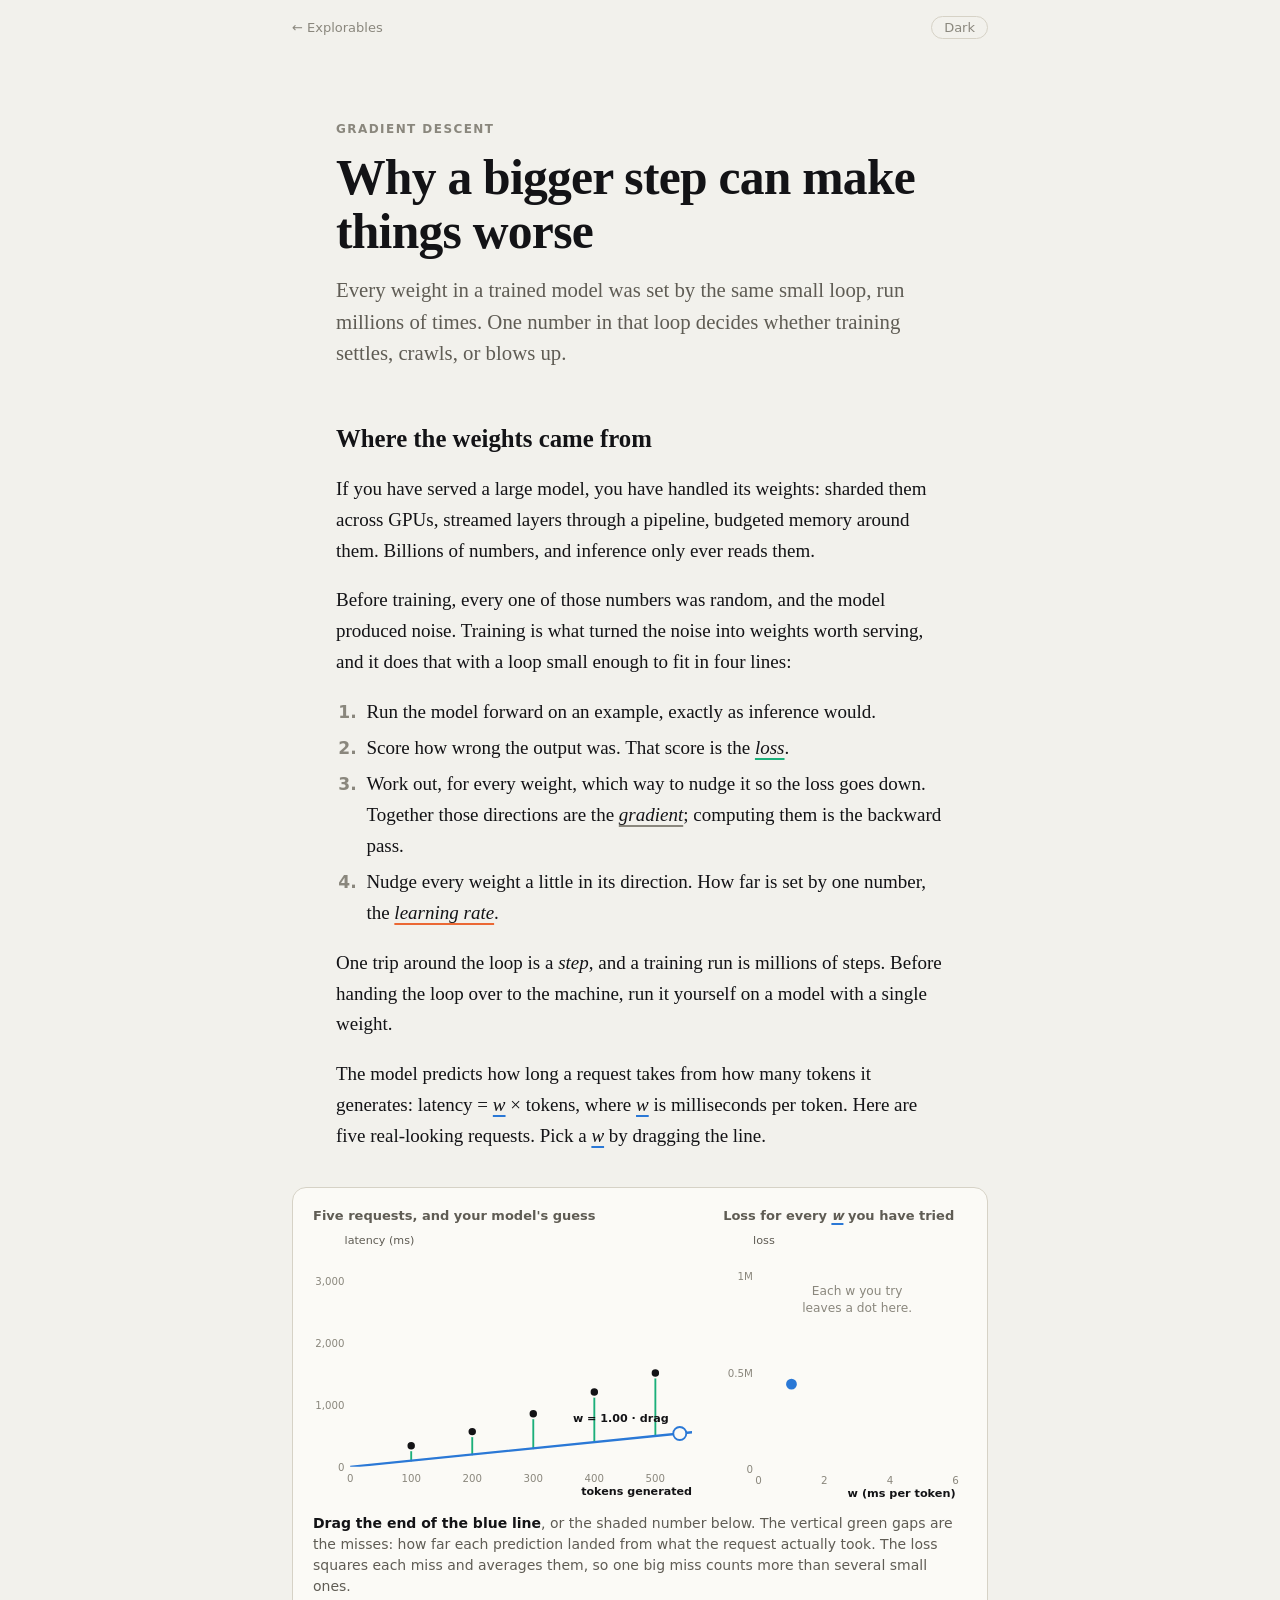
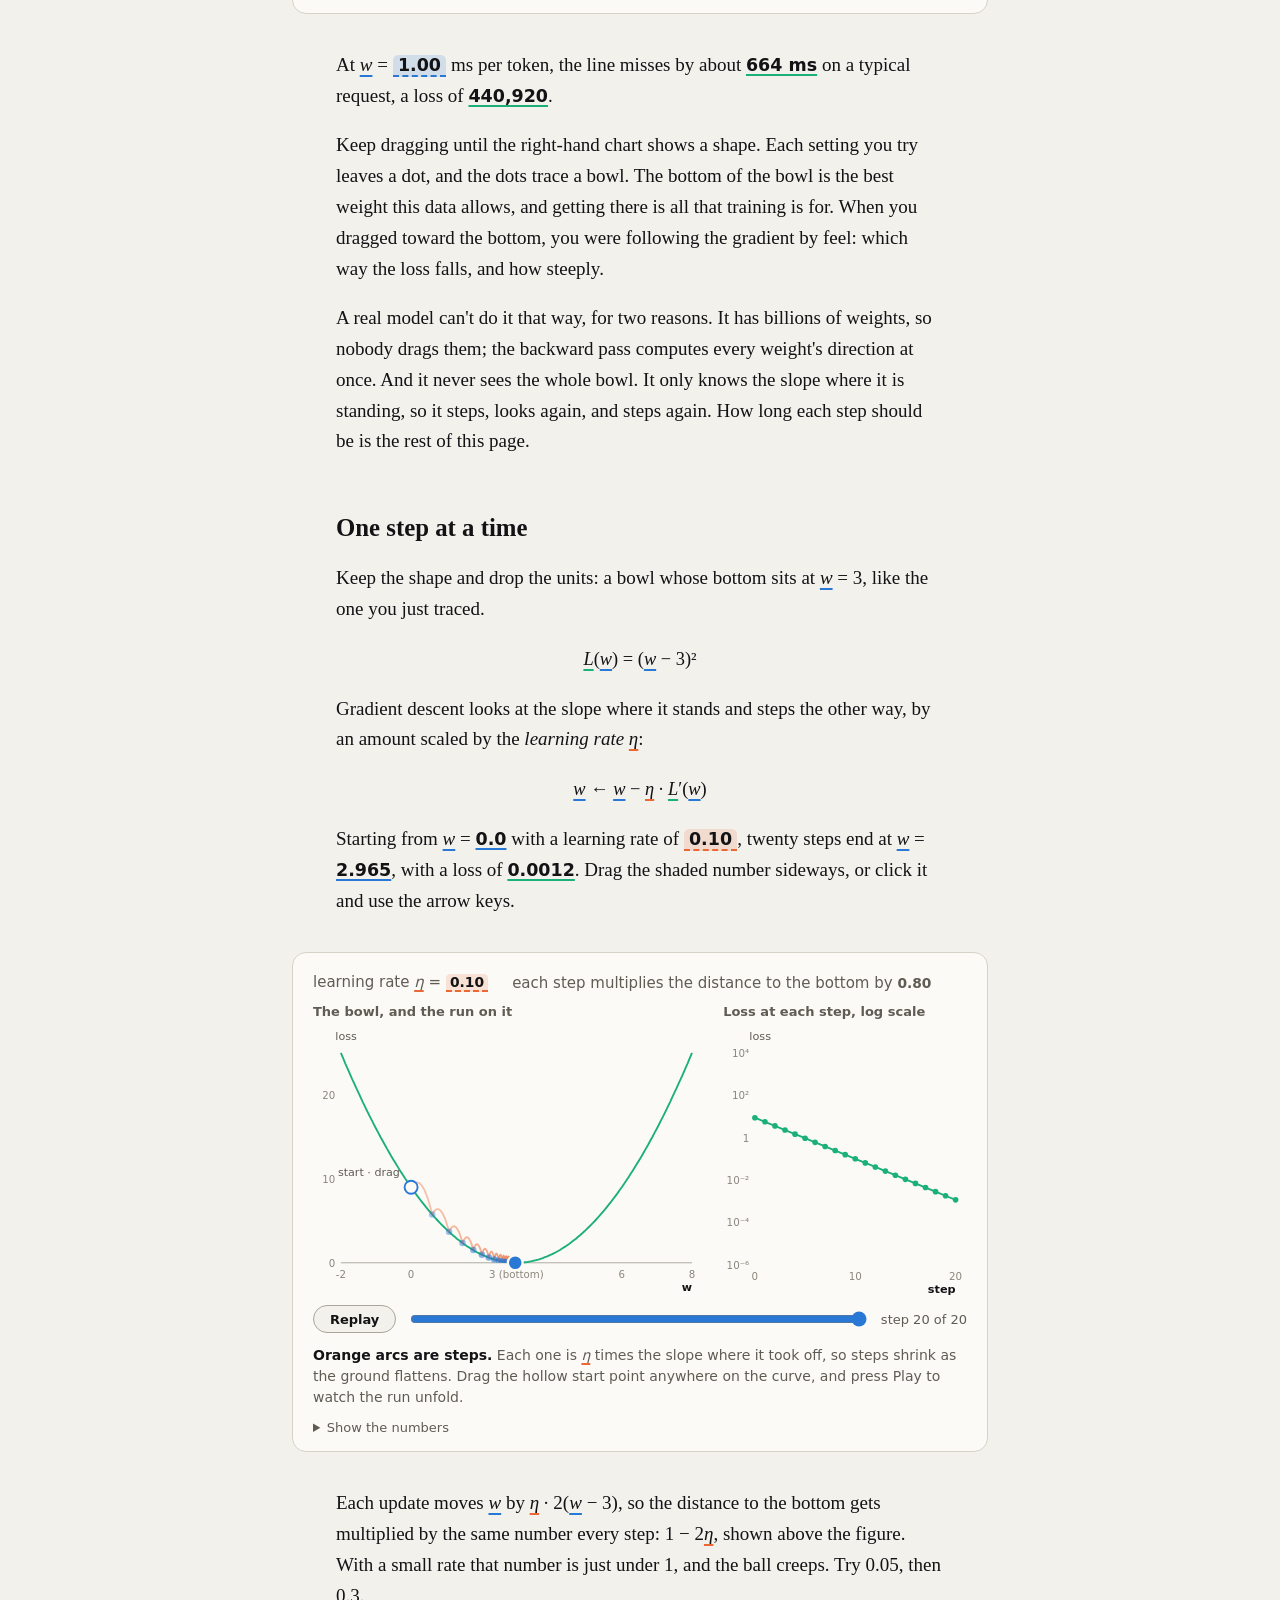
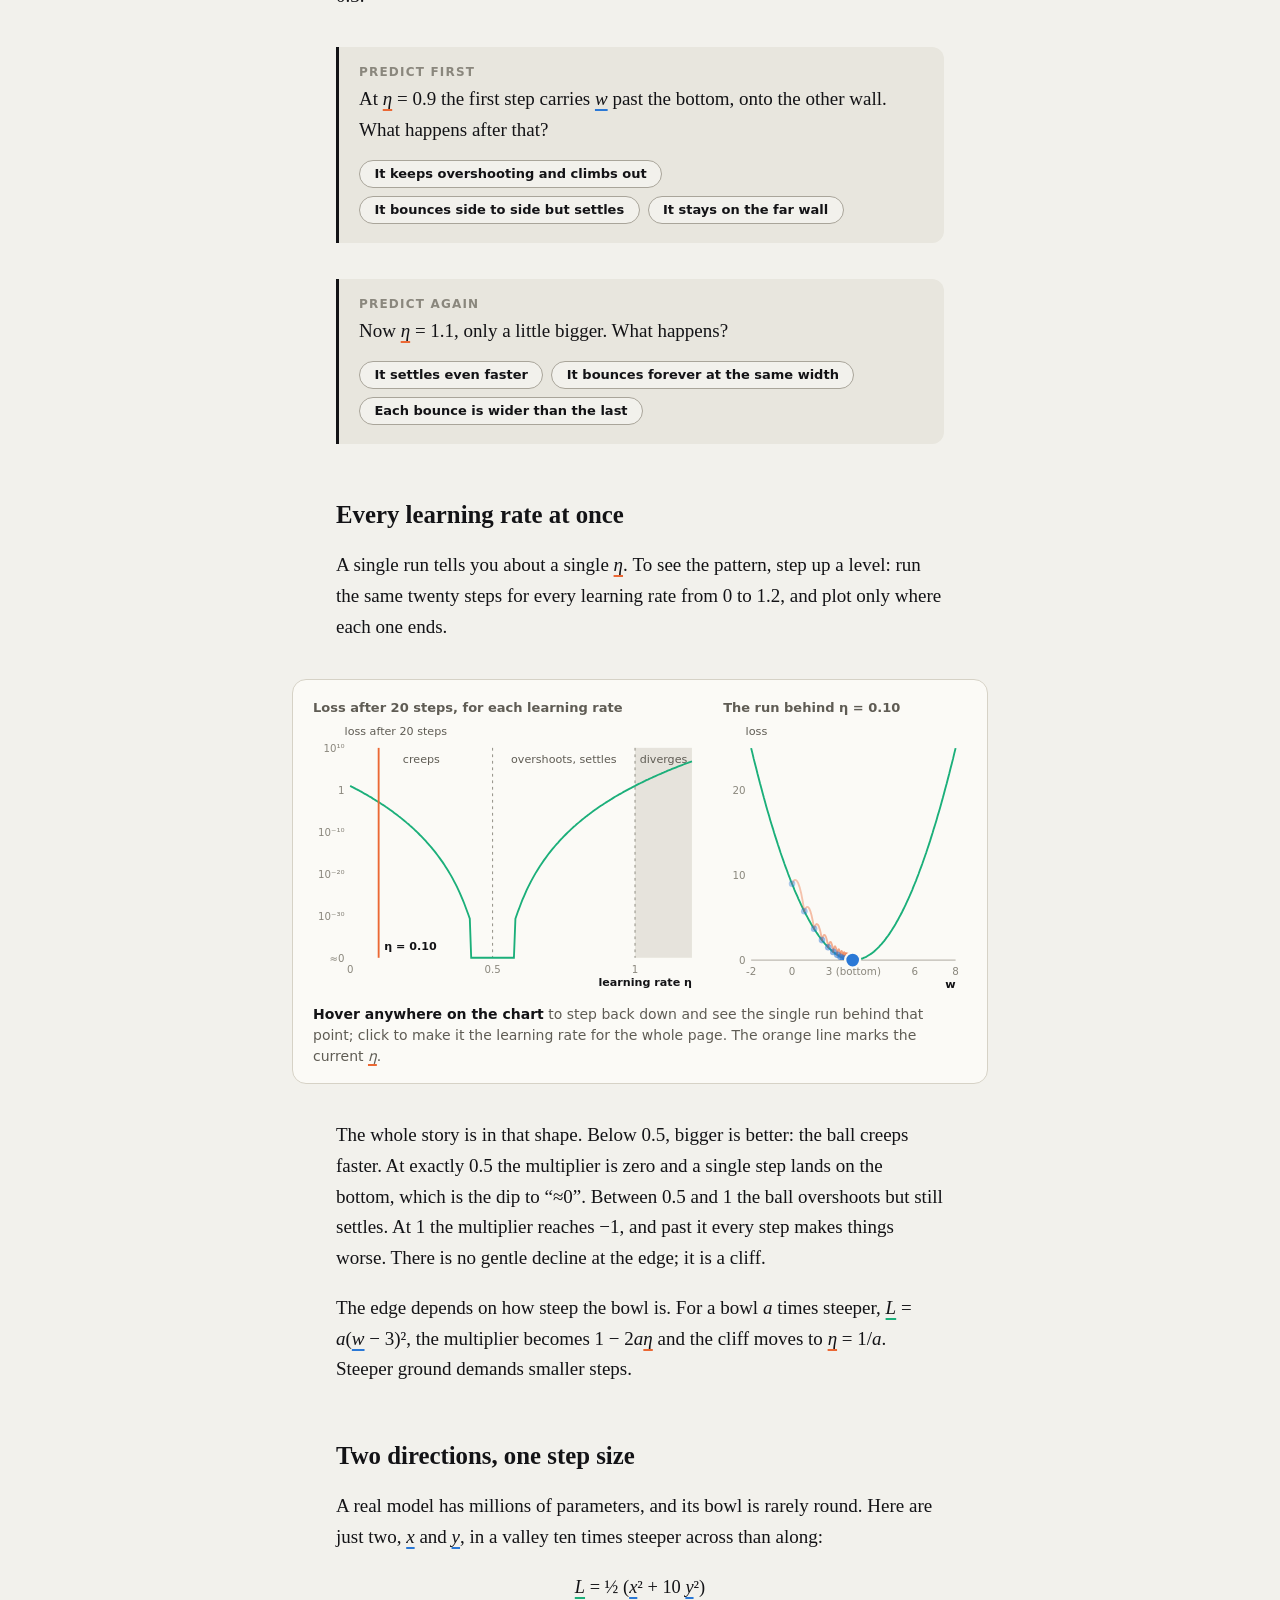
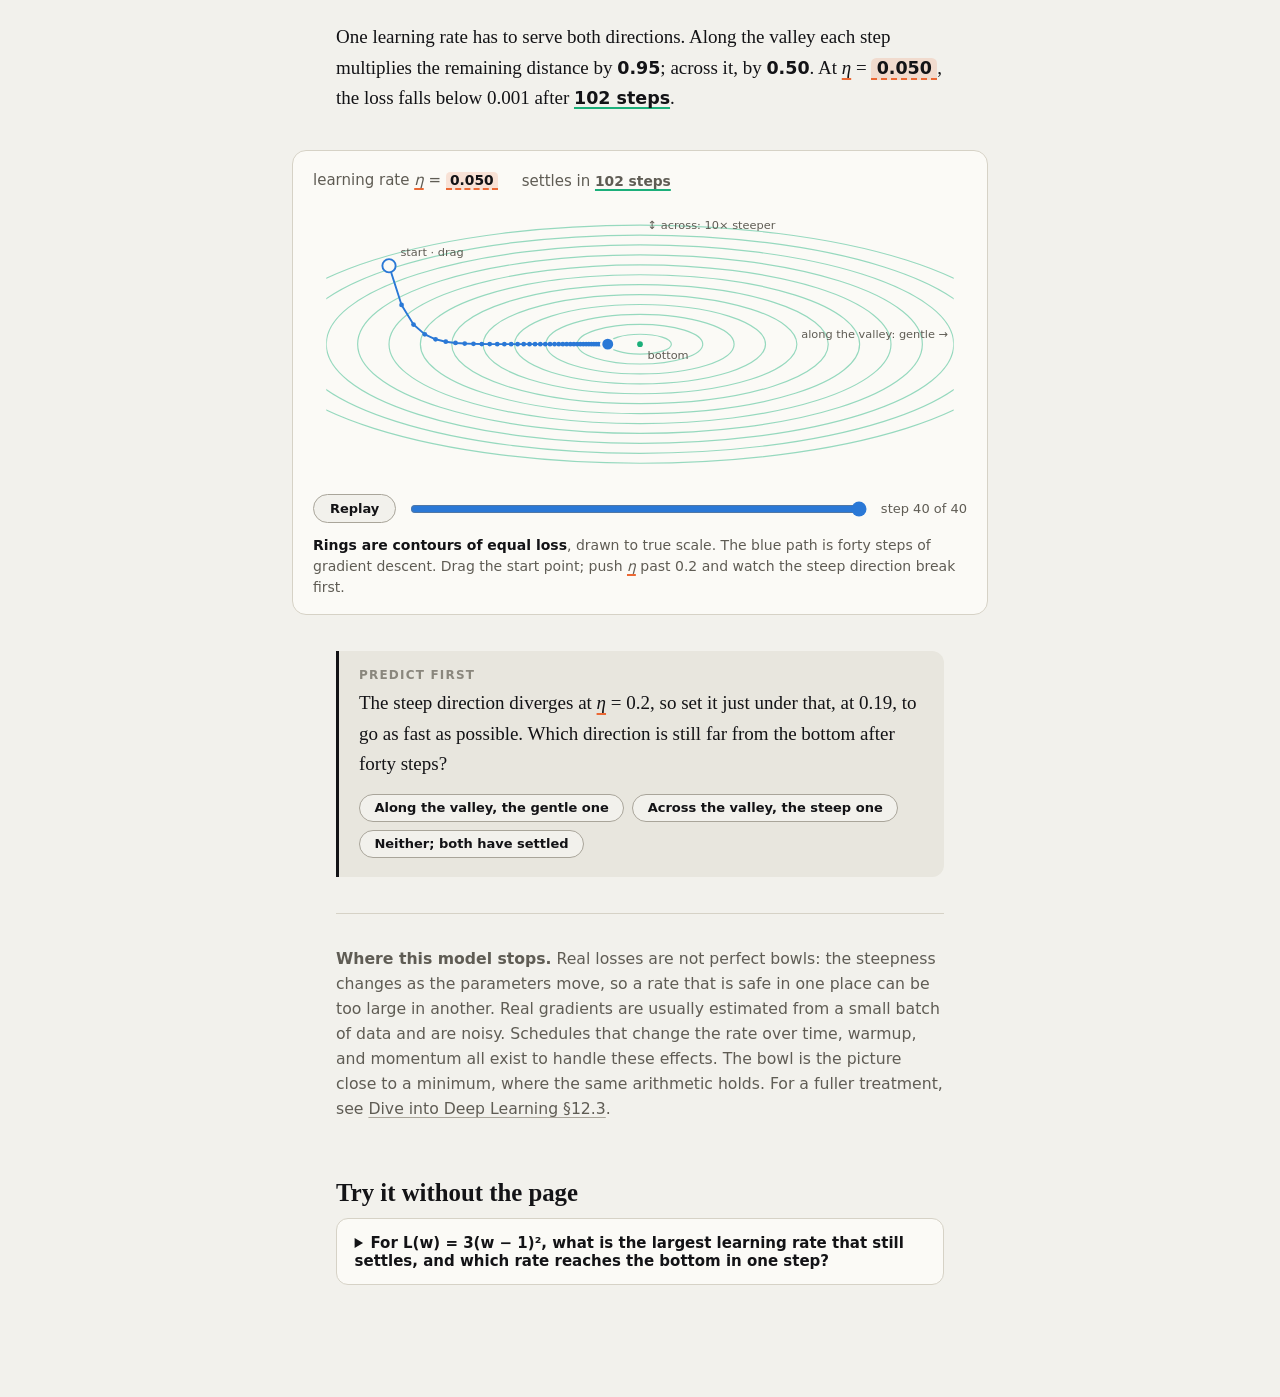
==== gradient-descent.html @ 2f2bc09d "Add shared explorable blocks and draft gradient-descent page explorable.js and theme.css are the sha" ====
<!doctype html>
<html lang="en">
<head>
  <meta charset="utf-8">
  <meta name="viewport" content="width=device-width, initial-scale=1">
  <title>Why a bigger step can make things worse · Explorables</title>
  <link rel="stylesheet" href="theme.css">
  <script src="explorable.js"></script>
  <script src="gradient-descent.js" defer></script>
</head>
<body>
  <nav class="topbar">
    <a href="index.html">← Explorables</a>
    <button id="theme" type="button">Dark</button>
  </nav>

  <main>
    <header>
      <p class="kicker">Gradient descent</p>
      <h1>Why a bigger step can make things worse</h1>
      <p class="dek">Every weight in a trained model was set by the same small loop, run millions of times. One number in that loop decides whether training settles, crawls, or blows up.</p>
    </header>

    <h2>Where the weights came from</h2>
    <p>If you have served a large model, you have handled its weights: sharded them across GPUs, streamed layers through a pipeline, budgeted memory around them. Billions of numbers, and inference only ever reads them.</p>
    <p>Before training, every one of those numbers was random, and the model produced noise. Training is what turned the noise into weights worth serving, and it does that with a loop small enough to fit in four lines:</p>
    <ol class="loop">
      <li>Run the model forward on an example, exactly as inference would.</li>
      <li>Score how wrong the output was. That score is the <span class="v loss">loss</span>.</li>
      <li>Work out, for every weight, which way to nudge it so the loss goes down. Together those directions are the <span class="v">gradient</span>; computing them is the backward pass.</li>
      <li>Nudge every weight a little in its direction. How far is set by one number, the <span class="v rate">learning rate</span>.</li>
    </ol>
    <p>One trip around the loop is a <em>step</em>, and a training run is millions of steps. Before handing the loop over to the machine, run it yourself on a model with a single weight.</p>
    <p>The model predicts how long a request takes from how many tokens it generates: latency = <span class="v param">w</span> × tokens, where <span class="v param">w</span> is milliseconds per token. Here are five real-looking requests. Pick a <span class="v param">w</span> by dragging the line.</p>

    <figure id="fig-fit">
      <div class="figure-row">
        <div class="chart">
          <p class="panel-title">Five requests, and your model's guess</p>
          <svg id="fit" viewBox="0 0 420 290" role="img" aria-label="Five requests plotted by tokens and latency, with a draggable prediction line through the origin"></svg>
        </div>
        <div class="chart">
          <p class="panel-title">Loss for every <span class="v param">w</span> you have tried</p>
          <svg id="tried" viewBox="0 0 260 290" role="img" aria-label="Loss for each weight the reader has tried"></svg>
        </div>
      </div>
      <figcaption><strong>Drag the end of the blue line</strong>, or the shaded number below. The vertical green gaps are the misses: how far each prediction landed from what the request actually took. The loss squares each miss and averages them, so one big miss counts more than several small ones.</figcaption>
    </figure>

    <p>At <span class="v param">w</span> = <x-scrub bind="guess" min="0" max="6" step="0.05" color="param"></x-scrub> ms per token, the line misses by about <x-show bind="typicalMiss" color="loss"></x-show> on a typical request, a loss of <x-show bind="fitLossText" color="loss"></x-show>.</p>
    <p>Keep dragging until the right-hand chart shows a shape. Each setting you try leaves a dot, and the dots trace a bowl. The bottom of the bowl is the best weight this data allows, and getting there is all that training is for. When you dragged toward the bottom, you were following the gradient by feel: which way the loss falls, and how steeply.</p>
    <p>A real model can't do it that way, for two reasons. It has billions of weights, so nobody drags them; the backward pass computes every weight's direction at once. And it never sees the whole bowl. It only knows the slope where it is standing, so it steps, looks again, and steps again. How long each step should be is the rest of this page.</p>

    <h2>One step at a time</h2>
    <p>Keep the shape and drop the units: a bowl whose bottom sits at <span class="v param">w</span> = 3, like the one you just traced.</p>
    <p class="equation"><span class="v loss">L</span>(<span class="v param">w</span>) = (<span class="v param">w</span> − 3)²</p>
    <p>Gradient descent looks at the slope where it stands and steps the other way, by an amount scaled by the <em>learning rate</em> <span class="v rate">η</span>:</p>
    <p class="equation"><span class="v param">w</span> ← <span class="v param">w</span> − <span class="v rate">η</span> · <span class="v loss">L</span>′(<span class="v param">w</span>)</p>
    <p>Starting from <span class="v param">w</span> = <x-show bind="w0" digits="1" color="param"></x-show> with a learning rate of <x-scrub bind="eta" min="0.01" max="1.2" step="0.01" color="rate"></x-scrub>, twenty steps end at <span class="v param">w</span> = <x-show bind="wFinal" digits="3" color="param"></x-show>, with a loss of <x-show bind="lossFinal" digits="4" color="loss"></x-show>. Drag the shaded number sideways, or click it and use the arrow keys.</p>

    <figure id="fig-run">
      <div class="controls">
        <span>learning rate <span class="v rate">η</span> = <x-scrub bind="eta" min="0.01" max="1.2" step="0.01" color="rate"></x-scrub></span>
        <span>each step multiplies the distance to the bottom by <x-show bind="factor" digits="2"></x-show></span>
      </div>
      <div class="figure-row">
        <div class="chart">
          <p class="panel-title">The bowl, and the run on it</p>
          <svg id="curve" viewBox="0 0 420 290" role="img" aria-label="Loss curve with the gradient descent run drawn as hops between points"></svg>
        </div>
        <div class="chart">
          <p class="panel-title">Loss at each step, log scale</p>
          <svg id="loss-steps" viewBox="0 0 260 290" role="img" aria-label="Loss after each step on a logarithmic scale"></svg>
        </div>
      </div>
      <x-player bind="k" max="20" label="step"></x-player>
      <figcaption><strong>Orange arcs are steps.</strong> Each one is <span class="v rate">η</span> times the slope where it took off, so steps shrink as the ground flattens. Drag the hollow start point anywhere on the curve, and press Play to watch the run unfold.</figcaption>
      <details class="numbers"><summary>Show the numbers</summary><table id="run-table"></table></details>
    </figure>

    <p>Each update moves <span class="v param">w</span> by <span class="v rate">η</span> · 2(<span class="v param">w</span> − 3), so the distance to the bottom gets multiplied by the same number every step: 1 − 2<span class="v rate">η</span>, shown above the figure. With a small rate that number is just under 1, and the ball creeps. Try 0.05, then 0.3.</p>

    <x-predict data-rate="eta" data-value="0.9" data-player="run">
      <p class="predict-label">Predict first</p>
      <p>At <span class="v rate">η</span> = 0.9 the first step carries <span class="v param">w</span> past the bottom, onto the other wall. What happens after that?</p>
      <div class="answers">
        <button type="button" data-answer="climbs">It keeps overshooting and climbs out</button>
        <button type="button" data-answer="settles" data-correct>It bounces side to side but settles</button>
        <button type="button" data-answer="stops">It stays on the far wall</button>
      </div>
      <div data-reveal>
        <p class="verdict">It bounces and settles.</p>
        <p>The multiplier is 1 − 2 × 0.9 = −0.8. The minus sign flips <span class="v param">w</span> to the other side of the bottom every step; the 0.8 still shrinks the distance. Overshooting is not failure, as long as each overshoot is smaller than the last.</p>
      </div>
    </x-predict>

    <x-predict data-rate="eta" data-value="1.1" data-player="run">
      <p class="predict-label">Predict again</p>
      <p>Now <span class="v rate">η</span> = 1.1, only a little bigger. What happens?</p>
      <div class="answers">
        <button type="button" data-answer="faster">It settles even faster</button>
        <button type="button" data-answer="forever">It bounces forever at the same width</button>
        <button type="button" data-answer="wider" data-correct>Each bounce is wider than the last</button>
      </div>
      <div data-reveal>
        <p class="verdict">Each bounce grows.</p>
        <p>The multiplier is now −1.2: every step lands farther from the bottom than the one before, and the loss grows without bound. The first step alone goes from 0 to 6.6. A slightly bigger step size turned a working optimizer into a diverging one.</p>
      </div>
    </x-predict>

    <h2>Every learning rate at once</h2>
    <p>A single run tells you about a single <span class="v rate">η</span>. To see the pattern, step up a level: run the same twenty steps for every learning rate from 0 to 1.2, and plot only where each one ends.</p>

    <figure id="fig-sweep">
      <div class="figure-row">
        <div class="chart">
          <p class="panel-title">Loss after 20 steps, for each learning rate</p>
          <svg id="sweep" viewBox="0 0 420 290" role="img" aria-label="Final loss after twenty steps plotted against learning rate"></svg>
        </div>
        <div class="chart">
          <p class="panel-title" id="mini-title">The run behind η</p>
          <svg id="mini" viewBox="0 0 260 290" role="img" aria-label="The single run for the learning rate under the pointer"></svg>
        </div>
      </div>
      <figcaption><strong>Hover anywhere on the chart</strong> to step back down and see the single run behind that point; click to make it the learning rate for the whole page. The orange line marks the current <span class="v rate">η</span>.</figcaption>
    </figure>

    <p>The whole story is in that shape. Below 0.5, bigger is better: the ball creeps faster. At exactly 0.5 the multiplier is zero and a single step lands on the bottom, which is the dip to “≈0”. Between 0.5 and 1 the ball overshoots but still settles. At 1 the multiplier reaches −1, and past it every step makes things worse. There is no gentle decline at the edge; it is a cliff.</p>
    <p>The edge depends on how steep the bowl is. For a bowl <em>a</em> times steeper, <span class="v loss">L</span> = <em>a</em>(<span class="v param">w</span> − 3)², the multiplier becomes 1 − 2<em>a</em><span class="v rate">η</span> and the cliff moves to <span class="v rate">η</span> = 1/<em>a</em>. Steeper ground demands smaller steps.</p>

    <h2>Two directions, one step size</h2>
    <p>A real model has millions of parameters, and its bowl is rarely round. Here are just two, <span class="v param">x</span> and <span class="v param">y</span>, in a valley ten times steeper across than along:</p>
    <p class="equation"><span class="v loss">L</span> = ½ (<span class="v param">x</span>² + 10 <span class="v param">y</span>²)</p>
    <p>One learning rate has to serve both directions. Along the valley each step multiplies the remaining distance by <x-show bind="alongFactor" digits="2"></x-show>; across it, by <x-show bind="acrossFactor" digits="2"></x-show>. At <span class="v rate">η</span> = <x-scrub bind="eta2" min="0.01" max="0.25" step="0.005" digits="3" color="rate"></x-scrub>, the loss falls below 0.001 after <x-show bind="settleSteps" color="loss"></x-show>.</p>

    <figure id="fig-valley">
      <div class="controls">
        <span>learning rate <span class="v rate">η</span> = <x-scrub bind="eta2" min="0.01" max="0.25" step="0.005" digits="3" color="rate"></x-scrub></span>
        <span>settles in <x-show bind="settleSteps" color="loss"></x-show></span>
      </div>
      <svg id="valley" viewBox="0 0 690 300" role="img" aria-label="Contour map of an elongated valley with the gradient descent path"></svg>
      <x-player bind="k2" max="40" label="step"></x-player>
      <figcaption><strong>Rings are contours of equal loss</strong>, drawn to true scale. The blue path is forty steps of gradient descent. Drag the start point; push <span class="v rate">η</span> past 0.2 and watch the steep direction break first.</figcaption>
    </figure>

    <x-predict data-rate="eta2" data-value="0.19" data-player="valley">
      <p class="predict-label">Predict first</p>
      <p>The steep direction diverges at <span class="v rate">η</span> = 0.2, so set it just under that, at 0.19, to go as fast as possible. Which direction is still far from the bottom after forty steps?</p>
      <div class="answers">
        <button type="button" data-answer="along">Along the valley, the gentle one</button>
        <button type="button" data-answer="across" data-correct>Across the valley, the steep one</button>
        <button type="button" data-answer="neither">Neither; both have settled</button>
      </div>
      <div data-reveal>
        <p class="verdict">The steep direction lags.</p>
        <p>Across the valley the multiplier is |1 − 10 × 0.19| = 0.9, so the ball zigzags from wall to wall and the zigzag fades slowly. Along the valley it is |1 − 0.19| = 0.81, which is faster. Pushing toward the steep direction's limit made it the slow one.</p>
        <p>The best single rate balances the two, where 1 − <span class="v rate">η</span> = 10<span class="v rate">η</span> − 1, giving <span class="v rate">η</span> = 2/11 ≈ 0.18. Even then each step removes only about 18% of the remaining distance. The steeper the valley compared with its floor, the worse this gets. That ratio is called the <em>condition number</em>, and it is why optimizers such as Adam give each parameter its own effective step size.</p>
      </div>
    </x-predict>

    <aside class="limits">
      <p><strong>Where this model stops.</strong> Real losses are not perfect bowls: the steepness changes as the parameters move, so a rate that is safe in one place can be too large in another. Real gradients are usually estimated from a small batch of data and are noisy. Schedules that change the rate over time, warmup, and momentum all exist to handle these effects. The bowl is the picture close to a minimum, where the same arithmetic holds. For a fuller treatment, see <a href="https://d2l.ai/chapter_optimization/gd.html">Dive into Deep Learning §12.3</a>.</p>
    </aside>

    <h2>Try it without the page</h2>
    <details class="check">
      <summary>For L(w) = 3(w − 1)², what is the largest learning rate that still settles, and which rate reaches the bottom in one step?</summary>
      <p>The slope is 6(w − 1), so each step multiplies the distance to the bottom by 1 − 6η. That settles while |1 − 6η| &lt; 1, so η &lt; 1/3. One step lands exactly when 1 − 6η = 0, at η = 1/6. The rule from the bowl holds: for a bowl three times steeper, everything happens at a third of the rate.</p>
    </details>
  </main>
</body>
</html>
---- theme.css ----
/* theme.css — shared look for every explorable.

   Meaning colors are the backbone: one quantity, one color, everywhere it
   appears (prose underline, control, mark). Pages use the --c-* roles, never
   raw hex. The three hues are the first three slots of a validated
   categorical palette (CVD-safe as a set in both modes). In light mode the
   orange and aqua sit under 3:1 against the surface, so every colored mark
   also carries a text label. */

:root {
  color-scheme: light;
  --surface: #f2f1ec;
  --surface-raised: #fbfaf6;
  --surface-sunken: #e8e6de;
  --ink: #131316;
  --ink-muted: #5f5c54;
  --ink-faint: #8a877d;
  --line: #d6d2c6;
  --line-strong: #a9a59a;

  --c-param: #2a78d6; /* parameters: w, (x, y), the ball and its path */
  --c-rate: #eb6834;  /* learning rate η and the steps it causes */
  --c-loss: #1baf7a;  /* loss: the curve's height, contours, loss charts */

  --serif: "Iowan Old Style", "Charter", "Palatino Linotype", Palatino, Georgia, serif;
  --sans: system-ui, -apple-system, "Segoe UI", Roboto, Helvetica, Arial, sans-serif;
  --mono: ui-monospace, "SF Mono", Menlo, Consolas, monospace;

  --measure: 38rem;
  --figure: 46rem;
  --ease: cubic-bezier(0.2, 0.7, 0.2, 1);
}

@media (prefers-color-scheme: dark) {
  :root:where(:not([data-theme="light"])) {
    color-scheme: dark;
    --surface: #0f1012;
    --surface-raised: #17181b;
    --surface-sunken: #08090a;
    --ink: #ecebe4;
    --ink-muted: #b0ada3;
    --ink-faint: #85827a;
    --line: #2a2b2f;
    --line-strong: #45464c;
    --c-param: #3987e5;
    --c-rate: #d95926;
    --c-loss: #199e70;
  }
}

:root[data-theme="dark"] {
  color-scheme: dark;
  --surface: #0f1012;
  --surface-raised: #17181b;
  --surface-sunken: #08090a;
  --ink: #ecebe4;
  --ink-muted: #b0ada3;
  --ink-faint: #85827a;
  --line: #2a2b2f;
  --line-strong: #45464c;
  --c-param: #3987e5;
  --c-rate: #d95926;
  --c-loss: #199e70;
}

* { box-sizing: border-box; }

body {
  margin: 0;
  background: var(--surface);
  color: var(--ink);
  font: 1.1875rem/1.62 var(--serif);
  -webkit-font-smoothing: antialiased;
  text-rendering: optimizeLegibility;
}

main {
  max-width: var(--figure);
  margin: 0 auto;
  padding: 4.5rem 1.25rem 7rem;
}

main > :where(p, h2, h3, ul, ol, details, aside, header) {
  max-width: var(--measure);
  margin-left: auto;
  margin-right: auto;
}

.topbar {
  display: flex;
  justify-content: space-between;
  align-items: center;
  max-width: var(--figure);
  margin: 0 auto;
  padding: 1rem 1.25rem 0;
  font: 0.8125rem var(--sans);
  color: var(--ink-faint);
}
.topbar a { color: inherit; text-decoration: none; }
.topbar a:hover { color: var(--ink); }
.topbar button {
  font: inherit;
  color: inherit;
  background: none;
  border: 1px solid var(--line);
  border-radius: 999px;
  padding: 0.2rem 0.75rem;
  cursor: pointer;
}

.kicker {
  font: 600 0.75rem/1 var(--sans);
  letter-spacing: 0.12em;
  text-transform: uppercase;
  color: var(--ink-faint);
  margin-bottom: 1rem;
}

h1 {
  font: 600 clamp(2.2rem, 5vw, 3.1rem)/1.08 var(--serif);
  letter-spacing: -0.015em;
  margin: 0 0 1rem;
}

.dek {
  font-size: 1.3rem;
  line-height: 1.5;
  color: var(--ink-muted);
  margin-top: 0;
}

h2 {
  font: 600 1.55rem/1.25 var(--serif);
  margin-top: 3.5rem;
  margin-bottom: 0.6rem;
}

a { color: inherit; text-decoration-color: var(--line-strong); text-underline-offset: 0.18em; }

/* A named quantity in prose: ink text, meaning color as an underline. */
.v {
  font-style: italic;
  text-decoration: underline 2px var(--c);
  text-underline-offset: 0.2em;
  text-decoration-skip-ink: none;
}
.v:not(.param, .rate, .loss) { --c: var(--ink-faint); }
.v.param, x-show[color="param"] { --c: var(--c-param); }
.v.rate, x-show[color="rate"] { --c: var(--c-rate); }
.v.loss, x-show[color="loss"] { --c: var(--c-loss); }

x-show {
  font: 600 0.92em var(--sans);
  font-variant-numeric: tabular-nums;
}
x-show[color] {
  text-decoration: underline 2px var(--c);
  text-underline-offset: 0.2em;
}

x-scrub {
  display: inline-block;
  min-width: 2.6em;
  padding: 0 0.3em;
  font: 600 0.92em var(--sans);
  font-variant-numeric: tabular-nums;
  text-align: center;
  color: var(--ink);
  background: color-mix(in oklab, var(--c) 16%, transparent);
  border-bottom: 2px dashed var(--c);
  border-radius: 0.3em 0.3em 0 0;
  cursor: ew-resize;
  user-select: none;
  touch-action: none;
  transition: background 0.15s var(--ease);
}
x-scrub:hover, x-scrub.dragging { background: color-mix(in oklab, var(--c) 30%, transparent); }
x-scrub:focus-visible { outline: 2px solid var(--c); outline-offset: 2px; }

/* Figures break out of the text column. */
figure {
  margin: 2.25rem 0;
  padding: 1.25rem 1.25rem 1rem;
  background: var(--surface-raised);
  border: 1px solid var(--line);
  border-radius: 14px;
}
figure svg { display: block; width: 100%; height: auto; overflow: visible; }
figcaption {
  font: 0.875rem/1.5 var(--sans);
  color: var(--ink-muted);
  margin-top: 0.75rem;
}
figcaption strong { color: var(--ink); font-weight: 600; }

.controls {
  display: flex;
  flex-wrap: wrap;
  gap: 0.5rem 1.5rem;
  align-items: center;
  font: 0.9375rem var(--sans);
  color: var(--ink-muted);
  margin-bottom: 0.75rem;
}

.figure-row {
  display: grid;
  grid-template-columns: 1.6fr 1fr;
  gap: 1.25rem;
  align-items: start;
}
@media (max-width: 720px) { .figure-row { grid-template-columns: 1fr; } }
.panel-title { font: 600 0.8125rem var(--sans); color: var(--ink-muted); margin: 0 0 0.35rem; }

/* SVG marks */
.axis { stroke: var(--line-strong); }
.grid line { stroke: var(--line); stroke-width: 1; }
.tick { font: 11px var(--sans); fill: var(--ink-faint); font-variant-numeric: tabular-nums; }
.label { font: 12px var(--sans); fill: var(--ink-muted); }
.label-strong { font: 600 12px var(--sans); fill: var(--ink); }
.curve { fill: none; stroke: var(--c-loss); stroke-width: 2; }
.hop { fill: none; stroke: var(--c-rate); stroke-width: 2; stroke-linecap: round; }
.trail { fill: var(--c-param); }
.ball { fill: var(--c-param); stroke: var(--surface-raised); stroke-width: 2.5; }
.handle { fill: var(--surface-raised); stroke: var(--c-param); stroke-width: 2; cursor: grab; }
.handle:active { cursor: grabbing; }
.hit { fill: transparent; cursor: grab; }
.threshold { stroke: var(--ink-faint); stroke-dasharray: 3 4; }
.region { fill: color-mix(in oklab, var(--line) 55%, transparent); }
.rate-rule { stroke: var(--c-rate); stroke-width: 2; }
.crosshair { stroke: var(--ink-faint); stroke-width: 1; }
.contour { fill: none; stroke: var(--c-loss); stroke-opacity: 0.45; stroke-width: 1.25; }
.path2d { fill: none; stroke: var(--c-param); stroke-width: 2; stroke-linejoin: round; }

.tooltip {
  position: absolute;
  pointer-events: none;
  padding: 0.4rem 0.6rem;
  font: 12px/1.4 var(--sans);
  font-variant-numeric: tabular-nums;
  color: var(--ink);
  background: var(--surface-raised);
  border: 1px solid var(--line-strong);
  border-radius: 8px;
  box-shadow: 0 6px 20px rgb(0 0 0 / 0.12);
  white-space: nowrap;
  transform: translate(-50%, calc(-100% - 12px));
}
.chart { position: relative; }

x-player {
  display: flex;
  align-items: center;
  gap: 0.75rem;
  font: 0.8125rem var(--sans);
  color: var(--ink-muted);
  margin-top: 0.5rem;
}
x-player input[type="range"] { flex: 1; accent-color: var(--c-param); }
x-player .player-readout { min-width: 6.5em; text-align: right; font-variant-numeric: tabular-nums; }
.player-toggle, x-predict button, .pill {
  font: 600 0.8125rem var(--sans);
  color: var(--ink);
  background: var(--surface);
  border: 1px solid var(--line-strong);
  border-radius: 999px;
  padding: 0.35rem 0.9rem;
  cursor: pointer;
  transition: background 0.15s var(--ease), border-color 0.15s var(--ease);
}
.player-toggle:hover, x-predict button:not(:disabled):hover, .pill:hover { border-color: var(--ink); }
.player-toggle { min-width: 5.2rem; }

/* Predict, then reveal */
x-predict {
  display: block;
  max-width: var(--measure);
  margin: 2.25rem auto;
  padding: 1.1rem 1.25rem 1.2rem;
  border-left: 3px solid var(--ink);
  background: var(--surface-sunken);
  border-radius: 0 12px 12px 0;
}
x-predict .predict-label {
  font: 600 0.75rem var(--sans);
  letter-spacing: 0.1em;
  text-transform: uppercase;
  color: var(--ink-faint);
  margin: 0 0 0.35rem;
}
x-predict p { margin: 0 0 0.85rem; }
x-predict .answers { display: flex; flex-wrap: wrap; gap: 0.5rem; }
x-predict button:disabled { cursor: default; opacity: 0.55; }
x-predict button[aria-pressed="true"] { opacity: 1; border-color: var(--ink); border-width: 2px; }
x-predict button.is-correct { opacity: 1; }
x-predict button.is-correct::after { content: "  ✓ what happens"; font-weight: 500; color: var(--ink-muted); }
x-predict [data-reveal] { margin-top: 1rem; animation: rise 0.45s var(--ease); }
x-predict [data-reveal] p:last-child { margin-bottom: 0; }
x-predict .verdict { font: 600 0.9375rem var(--sans); }
x-predict.guessed-right .verdict::before { content: "You called it. "; }
x-predict.guessed-wrong .verdict::before { content: "Not quite, and that is the interesting part. "; }

@keyframes rise { from { opacity: 0; transform: translateY(6px); } to { opacity: 1; transform: none; } }

details.numbers { margin-top: 0.75rem; font: 0.8125rem var(--sans); color: var(--ink-muted); }
details.numbers summary { cursor: pointer; }
details.numbers table { border-collapse: collapse; margin-top: 0.5rem; font-variant-numeric: tabular-nums; }
details.numbers td, details.numbers th { padding: 0.15rem 0.9rem 0.15rem 0; text-align: right; }

.equation {
  font: 1.15rem var(--serif);
  text-align: center;
  margin: 1.5rem auto;
}

aside.limits {
  font: 0.98rem/1.6 var(--sans);
  color: var(--ink-muted);
  border-top: 1px solid var(--line);
  padding-top: 1rem;
}

details.check {
  font-size: 1.05rem;
  border: 1px solid var(--line);
  border-radius: 12px;
  padding: 0.9rem 1.1rem;
  background: var(--surface-raised);
}
details.check summary { cursor: pointer; font: 600 0.9375rem var(--sans); }

@media (prefers-reduced-motion: reduce) {
  *, *::before, *::after { animation: none !important; transition: none !important; }
}

ol.loop { padding-left: 1.4em; }
ol.loop li { margin: 0.35rem 0; padding-left: 0.2em; }
ol.loop li::marker { font: 600 0.9em var(--sans); color: var(--ink-faint); }
.empty-hint { font: 13px var(--sans); fill: var(--ink-faint); }
.request { fill: var(--ink); stroke: var(--surface-raised); stroke-width: 2; }
.miss { stroke: var(--c-loss); stroke-width: 2; stroke-linecap: round; }
.guess-line { stroke: var(--c-param); stroke-width: 2.5; stroke-linecap: round; }
.tried { fill: var(--c-loss); opacity: 0.75; }
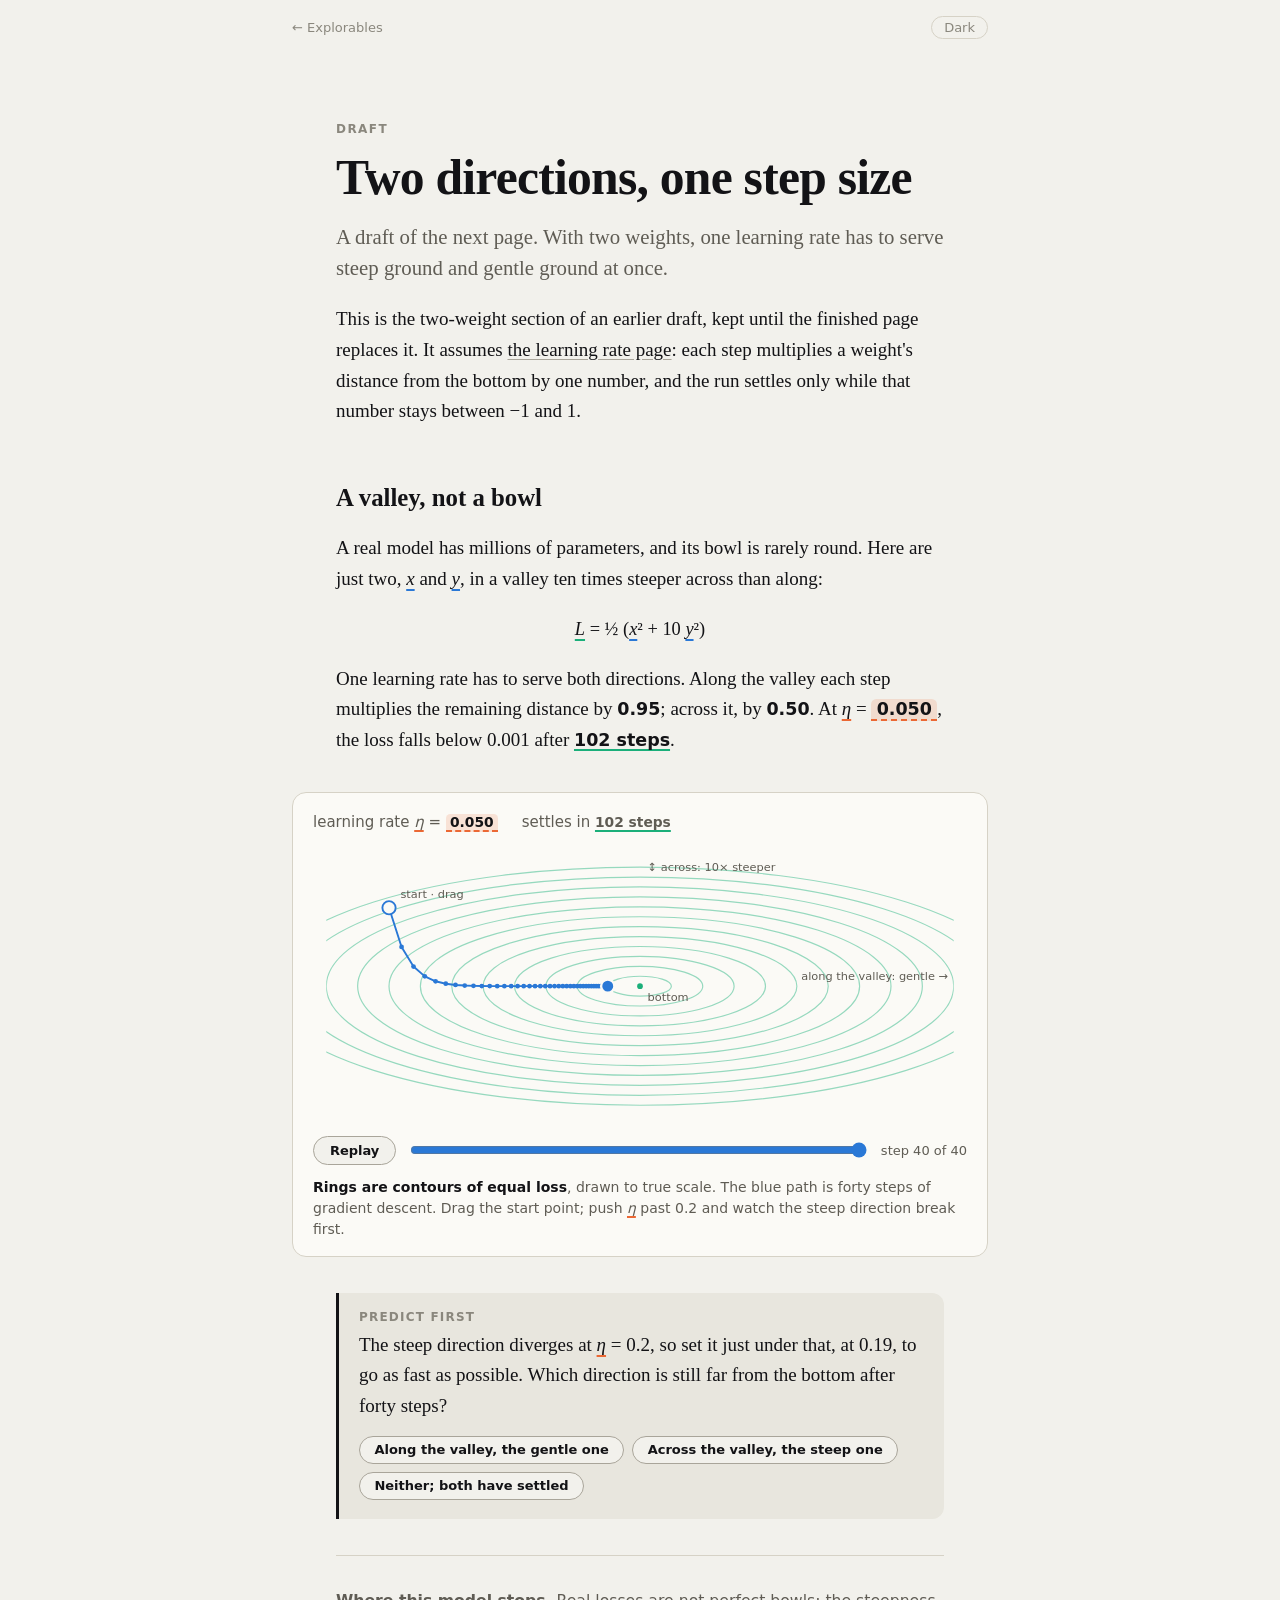
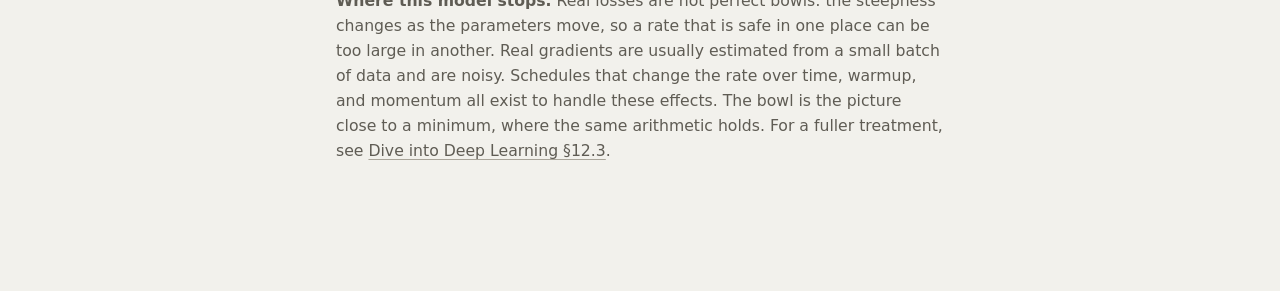
==== commit c9f1152c: "Rework page 3 after review; give slope its own color; trim the draft Page 3: the second and third pr" ====
--- a/gradient-descent.html
+++ b/gradient-descent.html
@@ -3,7 +3,7 @@
 <head>
   <meta charset="utf-8">
   <meta name="viewport" content="width=device-width, initial-scale=1">
-  <title>Why a bigger step can make things worse · Explorables</title>
+  <title>Draft: two weights, one learning rate · Explorables</title>
   <link rel="stylesheet" href="theme.css">
   <script src="explorable.js"></script>
   <script src="gradient-descent.js" defer></script>
@@ -16,119 +16,14 @@
 
   <main>
     <header>
-      <p class="kicker">Gradient descent</p>
-      <h1>Why a bigger step can make things worse</h1>
-      <p class="dek">Every weight in a trained model was set by the same small loop, run millions of times. One number in that loop decides whether training settles, crawls, or blows up.</p>
+      <p class="kicker">Draft</p>
+      <h1>Two directions, one step size</h1>
+      <p class="dek">A draft of the next page. With two weights, one learning rate has to serve steep ground and gentle ground at once.</p>
     </header>
 
-    <h2>Where the weights came from</h2>
-    <p>If you have served a large model, you have handled its weights: sharded them across GPUs, streamed layers through a pipeline, budgeted memory around them. Billions of numbers, and inference only ever reads them.</p>
-    <p>Before training, every one of those numbers was random, and the model produced noise. Training is what turned the noise into weights worth serving, and it does that with a loop small enough to fit in four lines:</p>
-    <ol class="loop">
-      <li>Run the model forward on an example, exactly as inference would.</li>
-      <li>Score how wrong the output was. That score is the <span class="v loss">loss</span>.</li>
-      <li>Work out, for every weight, which way to nudge it so the loss goes down. Together those directions are the <span class="v">gradient</span>; computing them is the backward pass.</li>
-      <li>Nudge every weight a little in its direction. How far is set by one number, the <span class="v rate">learning rate</span>.</li>
-    </ol>
-    <p>One trip around the loop is a <em>step</em>, and a training run is millions of steps. Before handing the loop over to the machine, run it yourself on a model with a single weight.</p>
-    <p>The model predicts how long a request takes from how many tokens it generates: latency = <span class="v param">w</span> × tokens, where <span class="v param">w</span> is milliseconds per token. Here are five real-looking requests. Pick a <span class="v param">w</span> by dragging the line.</p>
+    <p>This is the two-weight section of an earlier draft, kept until the finished page replaces it. It assumes <a href="learning-rate.html">the learning rate page</a>: each step multiplies a weight's distance from the bottom by one number, and the run settles only while that number stays between −1 and 1.</p>
 
-    <figure id="fig-fit">
-      <div class="figure-row">
-        <div class="chart">
-          <p class="panel-title">Five requests, and your model's guess</p>
-          <svg id="fit" viewBox="0 0 420 290" role="img" aria-label="Five requests plotted by tokens and latency, with a draggable prediction line through the origin"></svg>
-        </div>
-        <div class="chart">
-          <p class="panel-title">Loss for every <span class="v param">w</span> you have tried</p>
-          <svg id="tried" viewBox="0 0 260 290" role="img" aria-label="Loss for each weight the reader has tried"></svg>
-        </div>
-      </div>
-      <figcaption><strong>Drag the end of the blue line</strong>, or the shaded number below. The vertical green gaps are the misses: how far each prediction landed from what the request actually took. The loss squares each miss and averages them, so one big miss counts more than several small ones.</figcaption>
-    </figure>
-
-    <p>At <span class="v param">w</span> = <x-scrub bind="guess" min="0" max="6" step="0.05" color="param"></x-scrub> ms per token, the line misses by about <x-show bind="typicalMiss" color="loss"></x-show> on a typical request, a loss of <x-show bind="fitLossText" color="loss"></x-show>.</p>
-    <p>Keep dragging until the right-hand chart shows a shape. Each setting you try leaves a dot, and the dots trace a bowl. The bottom of the bowl is the best weight this data allows, and getting there is all that training is for. When you dragged toward the bottom, you were following the gradient by feel: which way the loss falls, and how steeply.</p>
-    <p>A real model can't do it that way, for two reasons. It has billions of weights, so nobody drags them; the backward pass computes every weight's direction at once. And it never sees the whole bowl. It only knows the slope where it is standing, so it steps, looks again, and steps again. How long each step should be is the rest of this page.</p>
-
-    <h2>One step at a time</h2>
-    <p>Keep the shape and drop the units: a bowl whose bottom sits at <span class="v param">w</span> = 3, like the one you just traced.</p>
-    <p class="equation"><span class="v loss">L</span>(<span class="v param">w</span>) = (<span class="v param">w</span> − 3)²</p>
-    <p>Gradient descent looks at the slope where it stands and steps the other way, by an amount scaled by the <em>learning rate</em> <span class="v rate">η</span>:</p>
-    <p class="equation"><span class="v param">w</span> ← <span class="v param">w</span> − <span class="v rate">η</span> · <span class="v loss">L</span>′(<span class="v param">w</span>)</p>
-    <p>Starting from <span class="v param">w</span> = <x-show bind="w0" digits="1" color="param"></x-show> with a learning rate of <x-scrub bind="eta" min="0.01" max="1.2" step="0.01" color="rate"></x-scrub>, twenty steps end at <span class="v param">w</span> = <x-show bind="wFinal" digits="3" color="param"></x-show>, with a loss of <x-show bind="lossFinal" digits="4" color="loss"></x-show>. Drag the shaded number sideways, or click it and use the arrow keys.</p>
-
-    <figure id="fig-run">
-      <div class="controls">
-        <span>learning rate <span class="v rate">η</span> = <x-scrub bind="eta" min="0.01" max="1.2" step="0.01" color="rate"></x-scrub></span>
-        <span>each step multiplies the distance to the bottom by <x-show bind="factor" digits="2"></x-show></span>
-      </div>
-      <div class="figure-row">
-        <div class="chart">
-          <p class="panel-title">The bowl, and the run on it</p>
-          <svg id="curve" viewBox="0 0 420 290" role="img" aria-label="Loss curve with the gradient descent run drawn as hops between points"></svg>
-        </div>
-        <div class="chart">
-          <p class="panel-title">Loss at each step, log scale</p>
-          <svg id="loss-steps" viewBox="0 0 260 290" role="img" aria-label="Loss after each step on a logarithmic scale"></svg>
-        </div>
-      </div>
-      <x-player bind="k" max="20" label="step"></x-player>
-      <figcaption><strong>Orange arcs are steps.</strong> Each one is <span class="v rate">η</span> times the slope where it took off, so steps shrink as the ground flattens. Drag the hollow start point anywhere on the curve, and press Play to watch the run unfold.</figcaption>
-      <details class="numbers"><summary>Show the numbers</summary><table id="run-table"></table></details>
-    </figure>
-
-    <p>Each update moves <span class="v param">w</span> by <span class="v rate">η</span> · 2(<span class="v param">w</span> − 3), so the distance to the bottom gets multiplied by the same number every step: 1 − 2<span class="v rate">η</span>, shown above the figure. With a small rate that number is just under 1, and the ball creeps. Try 0.05, then 0.3.</p>
-
-    <x-predict data-rate="eta" data-value="0.9" data-player="run">
-      <p class="predict-label">Predict first</p>
-      <p>At <span class="v rate">η</span> = 0.9 the first step carries <span class="v param">w</span> past the bottom, onto the other wall. What happens after that?</p>
-      <div class="answers">
-        <button type="button" data-answer="climbs">It keeps overshooting and climbs out</button>
-        <button type="button" data-answer="settles" data-correct>It bounces side to side but settles</button>
-        <button type="button" data-answer="stops">It stays on the far wall</button>
-      </div>
-      <div data-reveal>
-        <p class="verdict">It bounces and settles.</p>
-        <p>The multiplier is 1 − 2 × 0.9 = −0.8. The minus sign flips <span class="v param">w</span> to the other side of the bottom every step; the 0.8 still shrinks the distance. Overshooting is not failure, as long as each overshoot is smaller than the last.</p>
-      </div>
-    </x-predict>
-
-    <x-predict data-rate="eta" data-value="1.1" data-player="run">
-      <p class="predict-label">Predict again</p>
-      <p>Now <span class="v rate">η</span> = 1.1, only a little bigger. What happens?</p>
-      <div class="answers">
-        <button type="button" data-answer="faster">It settles even faster</button>
-        <button type="button" data-answer="forever">It bounces forever at the same width</button>
-        <button type="button" data-answer="wider" data-correct>Each bounce is wider than the last</button>
-      </div>
-      <div data-reveal>
-        <p class="verdict">Each bounce grows.</p>
-        <p>The multiplier is now −1.2: every step lands farther from the bottom than the one before, and the loss grows without bound. The first step alone goes from 0 to 6.6. A slightly bigger step size turned a working optimizer into a diverging one.</p>
-      </div>
-    </x-predict>
-
-    <h2>Every learning rate at once</h2>
-    <p>A single run tells you about a single <span class="v rate">η</span>. To see the pattern, step up a level: run the same twenty steps for every learning rate from 0 to 1.2, and plot only where each one ends.</p>
-
-    <figure id="fig-sweep">
-      <div class="figure-row">
-        <div class="chart">
-          <p class="panel-title">Loss after 20 steps, for each learning rate</p>
-          <svg id="sweep" viewBox="0 0 420 290" role="img" aria-label="Final loss after twenty steps plotted against learning rate"></svg>
-        </div>
-        <div class="chart">
-          <p class="panel-title" id="mini-title">The run behind η</p>
-          <svg id="mini" viewBox="0 0 260 290" role="img" aria-label="The single run for the learning rate under the pointer"></svg>
-        </div>
-      </div>
-      <figcaption><strong>Hover anywhere on the chart</strong> to step back down and see the single run behind that point; click to make it the learning rate for the whole page. The orange line marks the current <span class="v rate">η</span>.</figcaption>
-    </figure>
-
-    <p>The whole story is in that shape. Below 0.5, bigger is better: the ball creeps faster. At exactly 0.5 the multiplier is zero and a single step lands on the bottom, which is the dip to “≈0”. Between 0.5 and 1 the ball overshoots but still settles. At 1 the multiplier reaches −1, and past it every step makes things worse. There is no gentle decline at the edge; it is a cliff.</p>
-    <p>The edge depends on how steep the bowl is. For a bowl <em>a</em> times steeper, <span class="v loss">L</span> = <em>a</em>(<span class="v param">w</span> − 3)², the multiplier becomes 1 − 2<em>a</em><span class="v rate">η</span> and the cliff moves to <span class="v rate">η</span> = 1/<em>a</em>. Steeper ground demands smaller steps.</p>
-
-    <h2>Two directions, one step size</h2>
+    <h2>A valley, not a bowl</h2>
     <p>A real model has millions of parameters, and its bowl is rarely round. Here are just two, <span class="v param">x</span> and <span class="v param">y</span>, in a valley ten times steeper across than along:</p>
     <p class="equation"><span class="v loss">L</span> = ½ (<span class="v param">x</span>² + 10 <span class="v param">y</span>²)</p>
     <p>One learning rate has to serve both directions. Along the valley each step multiplies the remaining distance by <x-show bind="alongFactor" digits="2"></x-show>; across it, by <x-show bind="acrossFactor" digits="2"></x-show>. At <span class="v rate">η</span> = <x-scrub bind="eta2" min="0.01" max="0.25" step="0.005" digits="3" color="rate"></x-scrub>, the loss falls below 0.001 after <x-show bind="settleSteps" color="loss"></x-show>.</p>
@@ -143,7 +38,7 @@
       <figcaption><strong>Rings are contours of equal loss</strong>, drawn to true scale. The blue path is forty steps of gradient descent. Drag the start point; push <span class="v rate">η</span> past 0.2 and watch the steep direction break first.</figcaption>
     </figure>
 
-    <x-predict data-rate="eta2" data-value="0.19" data-player="valley">
+    <x-predict id="predict-limit">
       <p class="predict-label">Predict first</p>
       <p>The steep direction diverges at <span class="v rate">η</span> = 0.2, so set it just under that, at 0.19, to go as fast as possible. Which direction is still far from the bottom after forty steps?</p>
       <div class="answers">
@@ -161,12 +56,6 @@
     <aside class="limits">
       <p><strong>Where this model stops.</strong> Real losses are not perfect bowls: the steepness changes as the parameters move, so a rate that is safe in one place can be too large in another. Real gradients are usually estimated from a small batch of data and are noisy. Schedules that change the rate over time, warmup, and momentum all exist to handle these effects. The bowl is the picture close to a minimum, where the same arithmetic holds. For a fuller treatment, see <a href="https://d2l.ai/chapter_optimization/gd.html">Dive into Deep Learning §12.3</a>.</p>
     </aside>
-
-    <h2>Try it without the page</h2>
-    <details class="check">
-      <summary>For L(w) = 3(w − 1)², what is the largest learning rate that still settles, and which rate reaches the bottom in one step?</summary>
-      <p>The slope is 6(w − 1), so each step multiplies the distance to the bottom by 1 − 6η. That settles while |1 − 6η| &lt; 1, so η &lt; 1/3. One step lands exactly when 1 − 6η = 0, at η = 1/6. The rule from the bowl holds: for a bowl three times steeper, everything happens at a third of the rate.</p>
-    </details>
   </main>
 </body>
 </html>
--- a/theme.css
+++ b/theme.css
@@ -2,10 +2,10 @@
 
    Meaning colors are the backbone: one quantity, one color, everywhere it
    appears (prose underline, control, mark). Pages use the --c-* roles, never
-   raw hex. The three hues are the first three slots of a validated
+   raw hex. The four hues are the first four slots of a validated
    categorical palette (CVD-safe as a set in both modes). In light mode the
-   orange and aqua sit under 3:1 against the surface, so every colored mark
-   also carries a text label. */
+   orange, aqua and yellow sit under 3:1 against the surface, so every colored
+   mark also carries a text label. */
 
 :root {
   color-scheme: light;
@@ -21,6 +21,7 @@
   --c-param: #2a78d6; /* parameters: w, (x, y), the ball and its path */
   --c-rate: #eb6834;  /* learning rate η and the steps it causes */
   --c-loss: #1baf7a;  /* loss: the curve's height, contours, loss charts */
+  --c-slope: #eda100; /* slope of the loss, and each example's pull on it */
 
   --serif: "Iowan Old Style", "Charter", "Palatino Linotype", Palatino, Georgia, serif;
   --sans: system-ui, -apple-system, "Segoe UI", Roboto, Helvetica, Arial, sans-serif;
@@ -45,6 +46,7 @@
     --c-param: #3987e5;
     --c-rate: #d95926;
     --c-loss: #199e70;
+    --c-slope: #c98500;
   }
 }
 
@@ -61,6 +63,7 @@
   --c-param: #3987e5;
   --c-rate: #d95926;
   --c-loss: #199e70;
+  --c-slope: #c98500;
 }
 
 * { box-sizing: border-box; }
@@ -144,10 +147,11 @@
   text-underline-offset: 0.2em;
   text-decoration-skip-ink: none;
 }
-.v:not(.param, .rate, .loss) { --c: var(--ink-faint); }
+.v:not(.param, .rate, .loss, .slope) { --c: var(--ink-faint); }
 .v.param, x-show[color="param"] { --c: var(--c-param); }
 .v.rate, x-show[color="rate"] { --c: var(--c-rate); }
 .v.loss, x-show[color="loss"] { --c: var(--c-loss); }
+.v.slope, x-show[color="slope"] { --c: var(--c-slope); }
 
 x-show {
   font: 600 0.92em var(--sans);
@@ -203,50 +207,20 @@
   margin-bottom: 0.75rem;
 }
 
-.figure-row {
-  display: grid;
-  grid-template-columns: 1.6fr 1fr;
-  gap: 1.25rem;
-  align-items: start;
-}
-@media (max-width: 720px) { .figure-row { grid-template-columns: 1fr; } }
-.panel-title { font: 600 0.8125rem var(--sans); color: var(--ink-muted); margin: 0 0 0.35rem; }
-
 /* SVG marks */
-.axis { stroke: var(--line-strong); }
-.grid line { stroke: var(--line); stroke-width: 1; }
+line.grid { stroke: var(--line); stroke-width: 1; }
 .tick { font: 11px var(--sans); fill: var(--ink-faint); font-variant-numeric: tabular-nums; }
 .label { font: 12px var(--sans); fill: var(--ink-muted); }
 .label-strong { font: 600 12px var(--sans); fill: var(--ink); }
-.curve { fill: none; stroke: var(--c-loss); stroke-width: 2; }
-.hop { fill: none; stroke: var(--c-rate); stroke-width: 2; stroke-linecap: round; }
 .trail { fill: var(--c-param); }
 .ball { fill: var(--c-param); stroke: var(--surface-raised); stroke-width: 2.5; }
 .handle { fill: var(--surface-raised); stroke: var(--c-param); stroke-width: 2; cursor: grab; }
 .handle:active { cursor: grabbing; }
 .hit { fill: transparent; cursor: grab; }
 .threshold { stroke: var(--ink-faint); stroke-dasharray: 3 4; }
-.region { fill: color-mix(in oklab, var(--line) 55%, transparent); }
 .rate-rule { stroke: var(--c-rate); stroke-width: 2; }
-.crosshair { stroke: var(--ink-faint); stroke-width: 1; }
 .contour { fill: none; stroke: var(--c-loss); stroke-opacity: 0.45; stroke-width: 1.25; }
 .path2d { fill: none; stroke: var(--c-param); stroke-width: 2; stroke-linejoin: round; }
-
-.tooltip {
-  position: absolute;
-  pointer-events: none;
-  padding: 0.4rem 0.6rem;
-  font: 12px/1.4 var(--sans);
-  font-variant-numeric: tabular-nums;
-  color: var(--ink);
-  background: var(--surface-raised);
-  border: 1px solid var(--line-strong);
-  border-radius: 8px;
-  box-shadow: 0 6px 20px rgb(0 0 0 / 0.12);
-  white-space: nowrap;
-  transform: translate(-50%, calc(-100% - 12px));
-}
-.chart { position: relative; }
 
 x-player {
   display: flex;
@@ -256,7 +230,7 @@
   color: var(--ink-muted);
   margin-top: 0.5rem;
 }
-x-player input[type="range"] { flex: 1; accent-color: var(--c-param); }
+x-player input[type="range"] { flex: 1; min-width: 0; accent-color: var(--c-param); }
 x-player .player-readout { min-width: 6.5em; text-align: right; font-variant-numeric: tabular-nums; }
 .player-toggle, x-predict button, .pill {
   font: 600 0.8125rem var(--sans);
@@ -302,11 +276,6 @@
 
 @keyframes rise { from { opacity: 0; transform: translateY(6px); } to { opacity: 1; transform: none; } }
 
-details.numbers { margin-top: 0.75rem; font: 0.8125rem var(--sans); color: var(--ink-muted); }
-details.numbers summary { cursor: pointer; }
-details.numbers table { border-collapse: collapse; margin-top: 0.5rem; font-variant-numeric: tabular-nums; }
-details.numbers td, details.numbers th { padding: 0.15rem 0.9rem 0.15rem 0; text-align: right; }
-
 .equation {
   font: 1.15rem var(--serif);
   text-align: center;
@@ -332,12 +301,3 @@
 @media (prefers-reduced-motion: reduce) {
   *, *::before, *::after { animation: none !important; transition: none !important; }
 }
-
-ol.loop { padding-left: 1.4em; }
-ol.loop li { margin: 0.35rem 0; padding-left: 0.2em; }
-ol.loop li::marker { font: 600 0.9em var(--sans); color: var(--ink-faint); }
-.empty-hint { font: 13px var(--sans); fill: var(--ink-faint); }
-.request { fill: var(--ink); stroke: var(--surface-raised); stroke-width: 2; }
-.miss { stroke: var(--c-loss); stroke-width: 2; stroke-linecap: round; }
-.guess-line { stroke: var(--c-param); stroke-width: 2.5; stroke-linecap: round; }
-.tried { fill: var(--c-loss); opacity: 0.75; }
